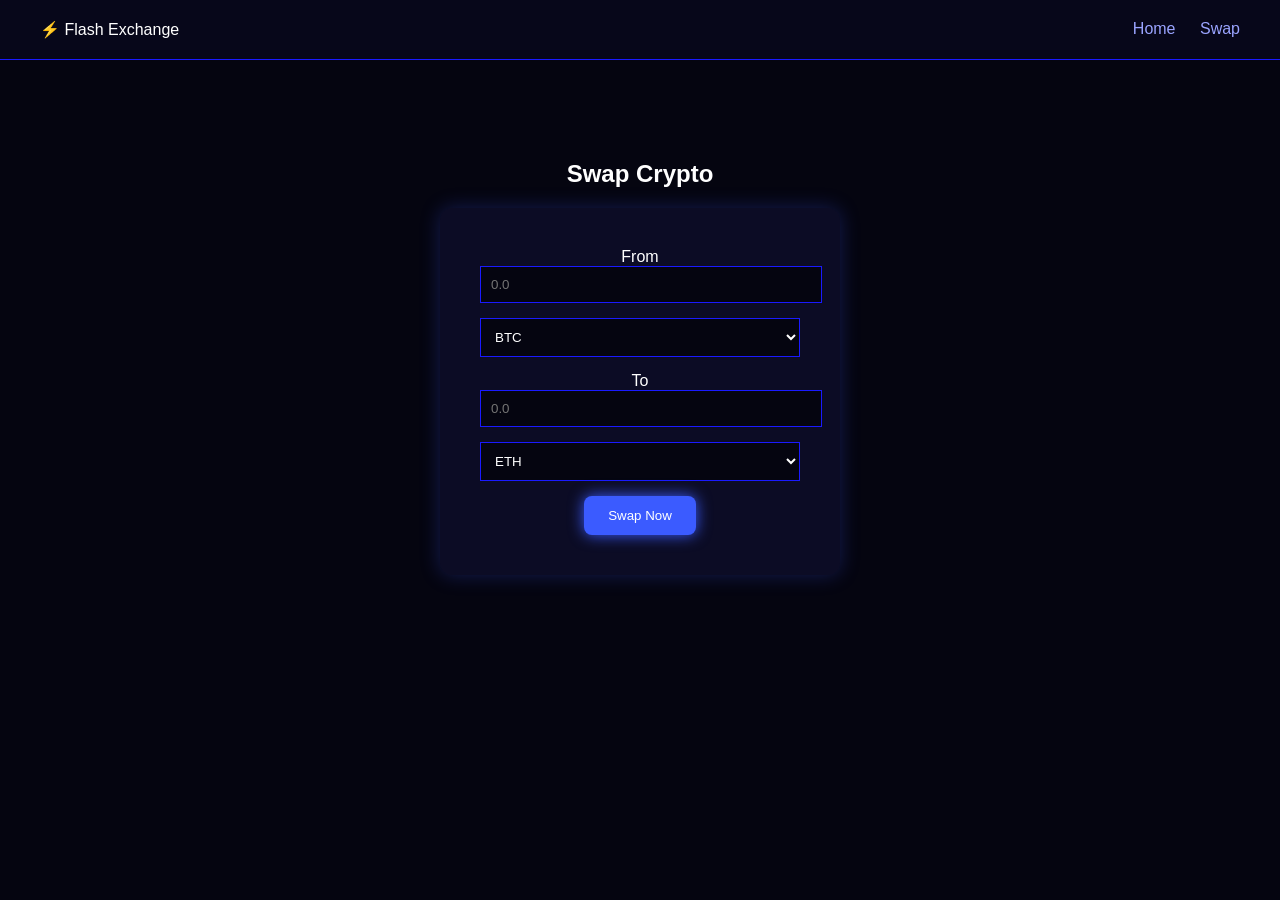
==== swap.html @ e2f3cc8a "Initial commit" ====
<!DOCTYPE html>
<html lang="en">
<head>
<meta charset="UTF-8">
<meta name="viewport" content="width=device-width, initial-scale=1.0">
<title>Swap | Flash Exchange</title>
<link rel="stylesheet" href="style.css">
</head>
<body>

<header class="nav">
<div class="logo">⚡ Flash Exchange</div>
<nav>
<a href="index.html">Home</a>
<a href="swap.html">Swap</a>
</nav>
</header>

<section class="swap">
<h1>Swap Crypto</h1>
<div class="swap-box">
<label>From</label>
<input type="number" placeholder="0.0">
<select>
<option>BTC</option>
<option>ETH</option>
<option>USDT</option>
</select>

<label>To</label>
<input type="number" placeholder="0.0">
<select>
<option>ETH</option>
<option>BTC</option>
<option>USDT</option>
</select>

<button class="btn">Swap Now</button>
</div>
</section>

</body>
</html>
---- style.css ----
body{
margin:0;
font-family:Arial, sans-serif;
background:#050510;
color:white;
}

.nav{
display:flex;
justify-content:space-between;
padding:20px 40px;
background:#07071a;
border-bottom:1px solid #1a1aff;
}

.nav a{
margin-left:20px;
color:#9aa4ff;
text-decoration:none;
}

.hero{
text-align:center;
padding:120px 20px;
}

.hero h1{
font-size:48px;
text-shadow:0 0 15px #3b5bff;
}

.btn{
background:#3b5bff;
padding:12px 24px;
border:none;
color:white;
border-radius:8px;
box-shadow:0 0 15px #3b5bff;
cursor:pointer;
}

.grid{
display:grid;
grid-template-columns:repeat(auto-fit,minmax(220px,1fr));
gap:20px;
padding:60px;
}

.card{
background:#0c0c25;
padding:30px;
border-radius:12px;
box-shadow:0 0 12px #1a1aff44;
}

.logos{
display:flex;
justify-content:center;
gap:40px;
padding:40px;
opacity:0.8;
}

.logos img{
width:60px;
}

.swap{
padding:80px;
text-align:center;
}

.swap-box{
background:#0c0c25;
padding:40px;
border-radius:12px;
width:320px;
margin:auto;
box-shadow:0 0 20px #3b5bff44;
}

.swap-box input, .swap-box select{
width:100%;
padding:10px;
margin-bottom:15px;
background:#050510;
color:white;
border:1px solid #1a1aff;
}

footer{
text-align:center;
padding:30px;
color:#777;
}
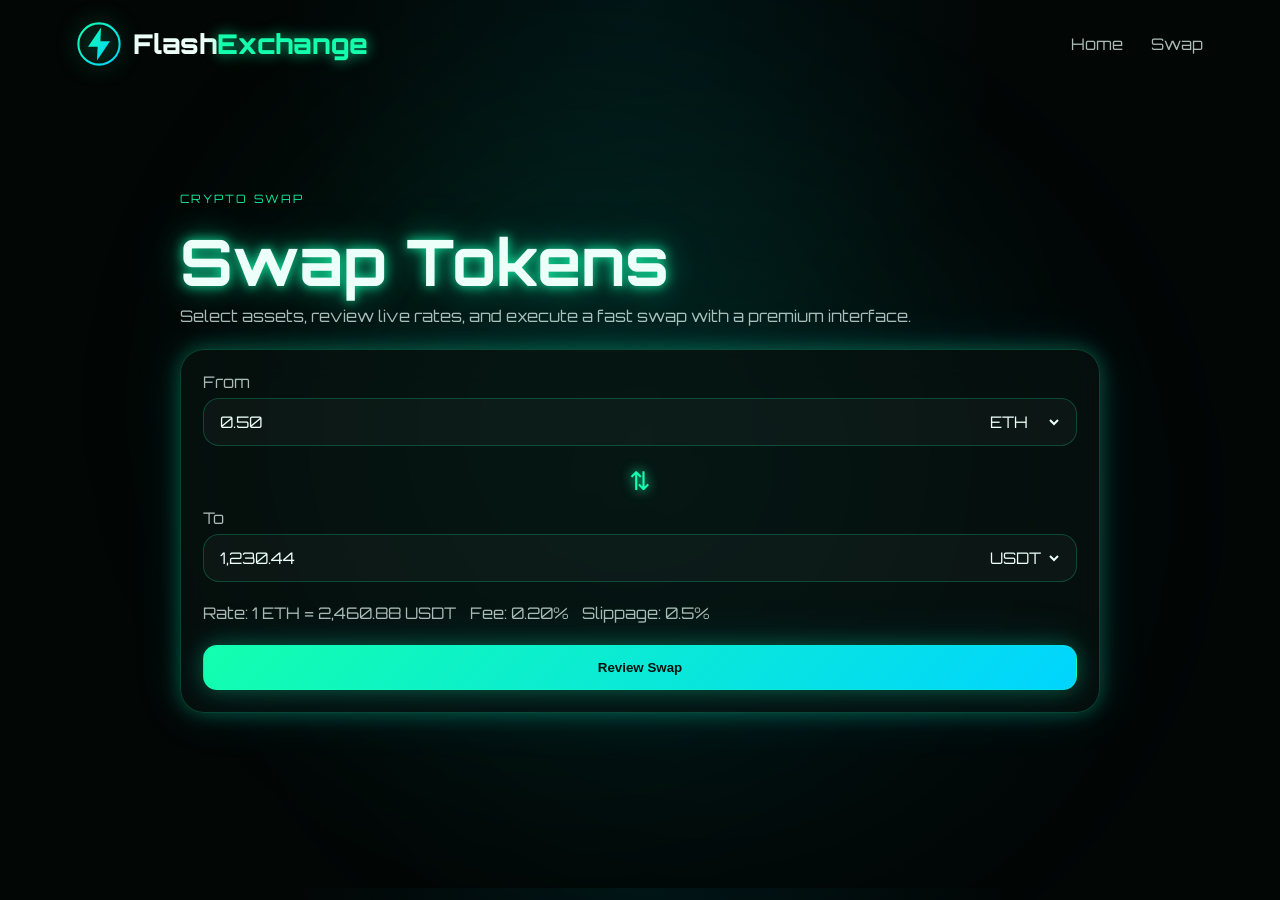
==== commit cbe19914: "Update swap.html" ====
--- a/swap.html
+++ b/swap.html
@@ -1,43 +1,85 @@
 <!DOCTYPE html>
 <html lang="en">
 <head>
-<meta charset="UTF-8">
-<meta name="viewport" content="width=device-width, initial-scale=1.0">
-<title>Swap | Flash Exchange</title>
-<link rel="stylesheet" href="style.css">
+  <meta charset="UTF-8" />
+  <meta name="viewport" content="width=device-width, initial-scale=1.0" />
+  <title>Flash Exchange | Swap</title>
+  <link rel="preconnect" href="https://fonts.googleapis.com">
+  <link rel="preconnect" href="https://fonts.gstatic.com" crossorigin>
+  <link href="https://fonts.googleapis.com/css2?family=Orbitron:wght@400;500;600;700;800&display=swap" rel="stylesheet">
+  <link rel="stylesheet" href="style.css" />
 </head>
 <body>
+  <div class="bg-orb orb-1"></div>
+  <div class="bg-orb orb-2"></div>
+  <div class="bg-grid"></div>
 
-<header class="nav">
-<div class="logo">⚡ Flash Exchange</div>
-<nav>
-<a href="index.html">Home</a>
-<a href="swap.html">Swap</a>
-</nav>
-</header>
+  <header class="topbar">
+    <a class="brand" href="index.html">
+      <span class="brand-icon" aria-hidden="true">
+        <svg viewBox="0 0 64 64" fill="none" xmlns="http://www.w3.org/2000/svg">
+          <defs>
+            <linearGradient id="g2" x1="0" y1="0" x2="1" y2="1">
+              <stop offset="0%" stop-color="#14ffae"/>
+              <stop offset="100%" stop-color="#00d4ff"/>
+            </linearGradient>
+          </defs>
+          <circle cx="32" cy="32" r="30" stroke="url(#g2)" stroke-width="3"/>
+          <path d="M35 8L16 36h14l-1 20 19-28H34l1-20Z" fill="url(#g2)"/>
+        </svg>
+      </span>
+      <span class="brand-text">Flash<span>Exchange</span></span>
+    </a>
+    <nav class="navlinks show">
+      <a href="index.html">Home</a>
+      <a href="swap.html">Swap</a>
+    </nav>
+  </header>
 
-<section class="swap">
-<h1>Swap Crypto</h1>
-<div class="swap-box">
-<label>From</label>
-<input type="number" placeholder="0.0">
-<select>
-<option>BTC</option>
-<option>ETH</option>
-<option>USDT</option>
-</select>
+  <main class="swap-page">
+    <section class="swap-shell reveal">
+      <div class="swap-head">
+        <div>
+          <div class="eyebrow">Crypto Swap</div>
+          <h1 class="title small glow">Swap Tokens</h1>
+          <p class="subtitle">Select assets, review live rates, and execute a fast swap with a premium interface.</p>
+        </div>
+      </div>
 
-<label>To</label>
-<input type="number" placeholder="0.0">
-<select>
-<option>ETH</option>
-<option>BTC</option>
-<option>USDT</option>
-</select>
+      <div class="swap-card big">
+        <label class="field">
+          <span>From</span>
+          <div class="input-row">
+            <input value="0.50" />
+            <select>
+              <option>ETH</option><option>BTC</option><option>SOL</option><option>USDT</option>
+            </select>
+          </div>
+        </label>
 
-<button class="btn">Swap Now</button>
-</div>
-</section>
+        <div class="swap-arrow center">⇅</div>
 
+        <label class="field">
+          <span>To</span>
+          <div class="input-row">
+            <input value="1,230.44" />
+            <select>
+              <option>USDT</option><option>ETH</option><option>BTC</option><option>SOL</option>
+            </select>
+          </div>
+        </label>
+
+        <div class="swap-meta">
+          <span>Rate: 1 ETH = 2,460.88 USDT</span>
+          <span>Fee: 0.20%</span>
+          <span>Slippage: 0.5%</span>
+        </div>
+
+        <button class="btn primary full">Review Swap</button>
+      </div>
+    </section>
+  </main>
+
+  <script src="script.js"></script>
 </body>
 </html>
--- a/style.css
+++ b/style.css
@@ -1,96 +1,92 @@
-
+:root{
+  --bg:#020605;
+  --panel:rgba(7,18,16,.72);
+  --line:rgba(20,255,174,.22);
+  --text:#ecfff8;
+  --muted:rgba(236,255,248,.72);
+  --green:#14ffae;
+  --cyan:#00d4ff;
+  --shadow:0 0 20px rgba(20,255,174,.28), 0 0 50px rgba(0,212,255,.12);
+}
+*{box-sizing:border-box}
+html{scroll-behavior:smooth}
 body{
-margin:0;
-font-family:Arial, sans-serif;
-background:#050510;
-color:white;
+  margin:0;
+  font-family:'Orbitron',system-ui,sans-serif;
+  color:var(--text);
+  background:radial-gradient(circle at top, rgba(0,212,255,.06), transparent 34%), var(--bg);
+  overflow-x:hidden;
 }
-
-.nav{
-display:flex;
-justify-content:space-between;
-padding:20px 40px;
-background:#07071a;
-border-bottom:1px solid #1a1aff;
+a{text-decoration:none;color:inherit}
+.bg-grid,.bg-orb{position:fixed;inset:0;pointer-events:none}
+.bg-grid{background-image:linear-gradient(rgba(255,255,255,.04) 1px, transparent 1px),linear-gradient(90deg, rgba(255,255,255,.04) 1px, transparent 1px);background-size:80px 80px;opacity:.08;mask-image:radial-gradient(circle at center, black 30%, transparent 80%)}
+.bg-orb{filter:blur(70px);opacity:.35;animation:float 10s ease-in-out infinite}
+.orb-1{background:radial-gradient(circle, rgba(20,255,174,.28), transparent 55%);top:-10%;left:-10%}
+.orb-2{background:radial-gradient(circle, rgba(0,212,255,.2), transparent 60%);bottom:-12%;right:-10%;animation-delay:-4s}
+@keyframes float{50%{transform:translateY(18px) scale(1.04)}}
+.topbar,.footer,.hero,.swap-preview,.info-section,.swap-shell{position:relative;z-index:1}
+.topbar{display:flex;align-items:center;justify-content:space-between;padding:22px 6vw;gap:16px}
+.brand{display:flex;align-items:center;gap:12px}
+.brand-icon{width:44px;height:44px;display:grid;place-items:center;filter:drop-shadow(0 0 12px rgba(20,255,174,.45))}
+.brand-icon svg{width:44px;height:44px}
+.brand-text{font-size:1.7rem;font-weight:800}
+.brand-text span{color:var(--green);text-shadow:0 0 14px rgba(20,255,174,.7)}
+.navlinks{display:flex;gap:28px;color:var(--muted)}
+.navlinks a:hover{color:var(--green);text-shadow:0 0 10px rgba(20,255,174,.7)}
+.nav-toggle{display:none;background:transparent;border:1px solid var(--line);color:var(--text);padding:10px 12px;border-radius:12px}
+.hero{padding:10vh 6vw 8vh;text-align:center}
+.eyebrow{letter-spacing:.18em;text-transform:uppercase;color:var(--green);font-size:.72rem;opacity:.9}
+.title{font-size:clamp(3rem,7vw,6rem);margin:.4em 0 .15em;line-height:.95}
+.title.small{font-size:clamp(2.4rem,5vw,4rem)}
+.glow{text-shadow:0 0 12px rgba(20,255,174,.9),0 0 30px rgba(20,255,174,.45),0 0 60px rgba(0,212,255,.18)}
+.subtitle{max-width:760px;margin:0 auto;color:var(--muted);font-size:1rem;line-height:1.8}
+.hero-actions{display:flex;justify-content:center;gap:14px;flex-wrap:wrap;margin-top:28px}
+.btn{display:inline-flex;align-items:center;justify-content:center;padding:14px 22px;border-radius:14px;border:1px solid var(--line);transition:.25s ease;font-weight:700}
+.btn.primary{background:linear-gradient(135deg, var(--green), var(--cyan));color:#04110e;box-shadow:var(--shadow)}
+.btn.ghost{background:rgba(255,255,255,.03)}
+.btn:hover{transform:translateY(-2px) scale(1.01)}
+.ticker-wrap{overflow:hidden;margin:54px auto 0;max-width:1000px;border:1px solid var(--line);border-radius:18px;background:rgba(255,255,255,.03);box-shadow:var(--shadow)}
+.ticker{display:flex;gap:42px;white-space:nowrap;padding:14px 20px;animation:marquee 18s linear infinite;color:#d8fff4}
+.ticker span{opacity:.95}
+@keyframes marquee{from{transform:translateX(0)}to{transform:translateX(-50%)}}
+.swap-preview,.swap-page{padding:0 6vw 8vh}
+.panel,.card,.info-card,.swap-card.big{background:var(--panel);border:1px solid var(--line);border-radius:24px;backdrop-filter:blur(16px);box-shadow:var(--shadow)}
+.panel{padding:22px}
+.panel-head,.swap-head{display:flex;justify-content:space-between;align-items:center;gap:12px;margin-bottom:18px}
+.status{display:flex;align-items:center;gap:8px;color:#b6fff1}
+.status i{width:10px;height:10px;border-radius:50%;background:var(--green);box-shadow:0 0 12px var(--green)}
+.stats-grid,.info-section{display:grid;grid-template-columns:repeat(2,minmax(0,1fr));gap:18px;margin-top:18px}
+.card,.info-card{padding:24px;text-align:left}
+.card h3,.info-card h2{margin-top:0;color:#f3fffb}
+.card p,.info-card p,.swap-meta{color:var(--muted);line-height:1.7}
+.swap-card{padding:20px;border-radius:20px;background:rgba(0,0,0,.16)}
+.swap-row,.input-row{display:flex;align-items:center;justify-content:space-between;gap:16px}
+.swap-row strong{font-size:1.2rem}
+.swap-row small,.field span{display:block;color:var(--muted);margin-bottom:6px}
+.token-badge{min-width:56px;padding:12px 14px;border-radius:16px;background:rgba(20,255,174,.14);border:1px solid rgba(20,255,174,.25);text-align:center}
+.token-badge.usdt{background:rgba(0,212,255,.12)}
+.swap-arrow{display:grid;place-items:center;font-size:1.6rem;color:var(--green);margin:12px 0;text-shadow:0 0 12px var(--green)}
+.full{width:100%}
+.info-section{padding:0 6vw 10vh}
+.footer{display:flex;justify-content:space-between;gap:16px;align-items:center;padding:26px 6vw 36px;color:var(--muted);border-top:1px solid rgba(255,255,255,.06)}
+.footer-links{display:flex;gap:18px}
+.field{display:block;margin-bottom:18px}
+.input-row{padding:12px 14px;border-radius:16px;border:1px solid var(--line);background:rgba(255,255,255,.03)}
+input,select{background:transparent;border:0;color:var(--text);font:inherit;outline:none}
+input{width:100%}
+select{min-width:76px}
+.swap-page{min-height:calc(100vh - 100px);display:grid;place-items:center}
+.swap-shell{width:min(920px,100%)}
+.swap-card.big{padding:22px}
+.swap-meta{display:flex;gap:14px;flex-wrap:wrap;margin:16px 0 18px}
+.reveal{animation:rise .9s ease both}
+@keyframes rise{from{opacity:0;transform:translateY(16px)}to{opacity:1;transform:translateY(0)}}
+@media (max-width: 900px){
+  .nav-toggle{display:block}
+  .navlinks{display:none}
+  body.menu-open .navlinks{display:flex;position:absolute;top:82px;right:6vw;flex-direction:column;padding:16px 18px;background:rgba(5,15,13,.95);border:1px solid var(--line);border-radius:18px}
+  .stats-grid,.info-section{grid-template-columns:1fr}
+  .topbar,.footer{flex-direction:column;align-items:flex-start}
+  .panel-head,.swap-head{flex-direction:column;align-items:flex-start}
+  .ticker{animation-duration:14s}
 }
-
-.nav a{
-margin-left:20px;
-color:#9aa4ff;
-text-decoration:none;
-}
-
-.hero{
-text-align:center;
-padding:120px 20px;
-}
-
-.hero h1{
-font-size:48px;
-text-shadow:0 0 15px #3b5bff;
-}
-
-.btn{
-background:#3b5bff;
-padding:12px 24px;
-border:none;
-color:white;
-border-radius:8px;
-box-shadow:0 0 15px #3b5bff;
-cursor:pointer;
-}
-
-.grid{
-display:grid;
-grid-template-columns:repeat(auto-fit,minmax(220px,1fr));
-gap:20px;
-padding:60px;
-}
-
-.card{
-background:#0c0c25;
-padding:30px;
-border-radius:12px;
-box-shadow:0 0 12px #1a1aff44;
-}
-
-.logos{
-display:flex;
-justify-content:center;
-gap:40px;
-padding:40px;
-opacity:0.8;
-}
-
-.logos img{
-width:60px;
-}
-
-.swap{
-padding:80px;
-text-align:center;
-}
-
-.swap-box{
-background:#0c0c25;
-padding:40px;
-border-radius:12px;
-width:320px;
-margin:auto;
-box-shadow:0 0 20px #3b5bff44;
-}
-
-.swap-box input, .swap-box select{
-width:100%;
-padding:10px;
-margin-bottom:15px;
-background:#050510;
-color:white;
-border:1px solid #1a1aff;
-}
-
-footer{
-text-align:center;
-padding:30px;
-color:#777;
-}
